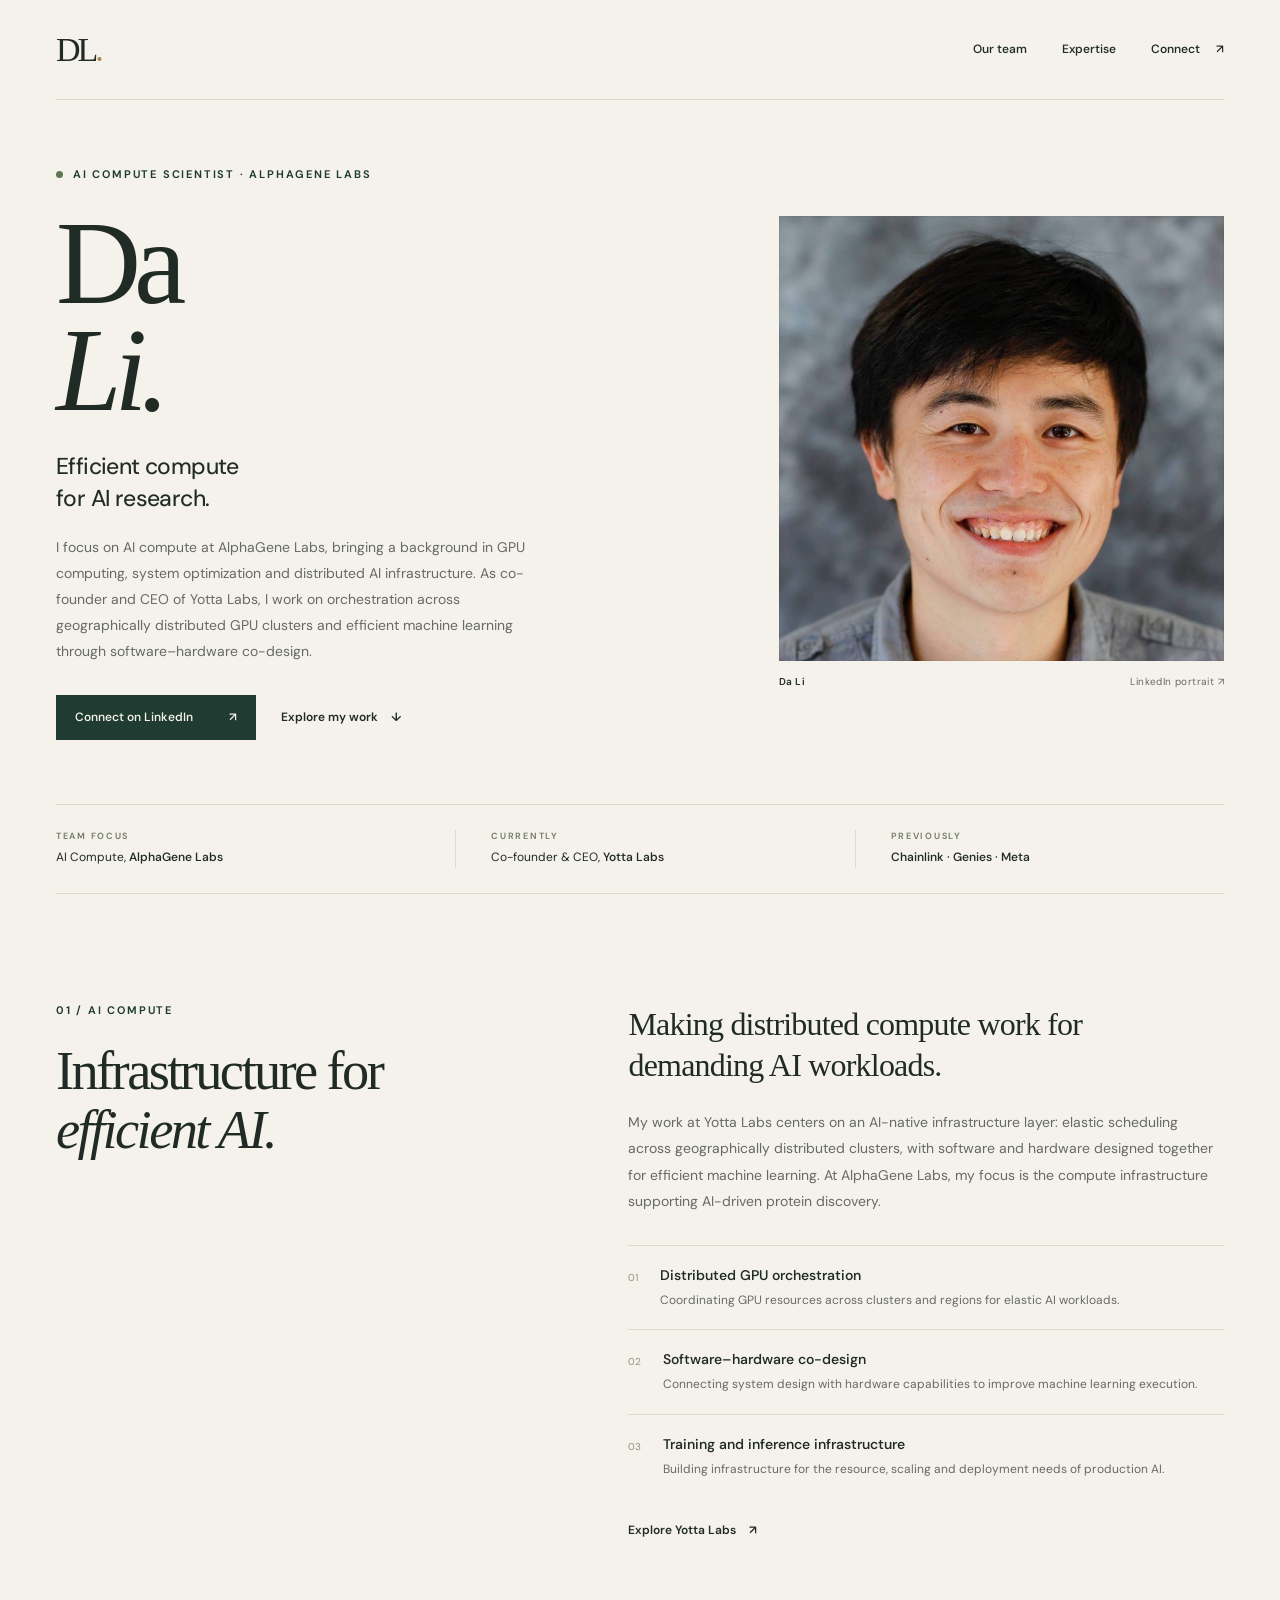
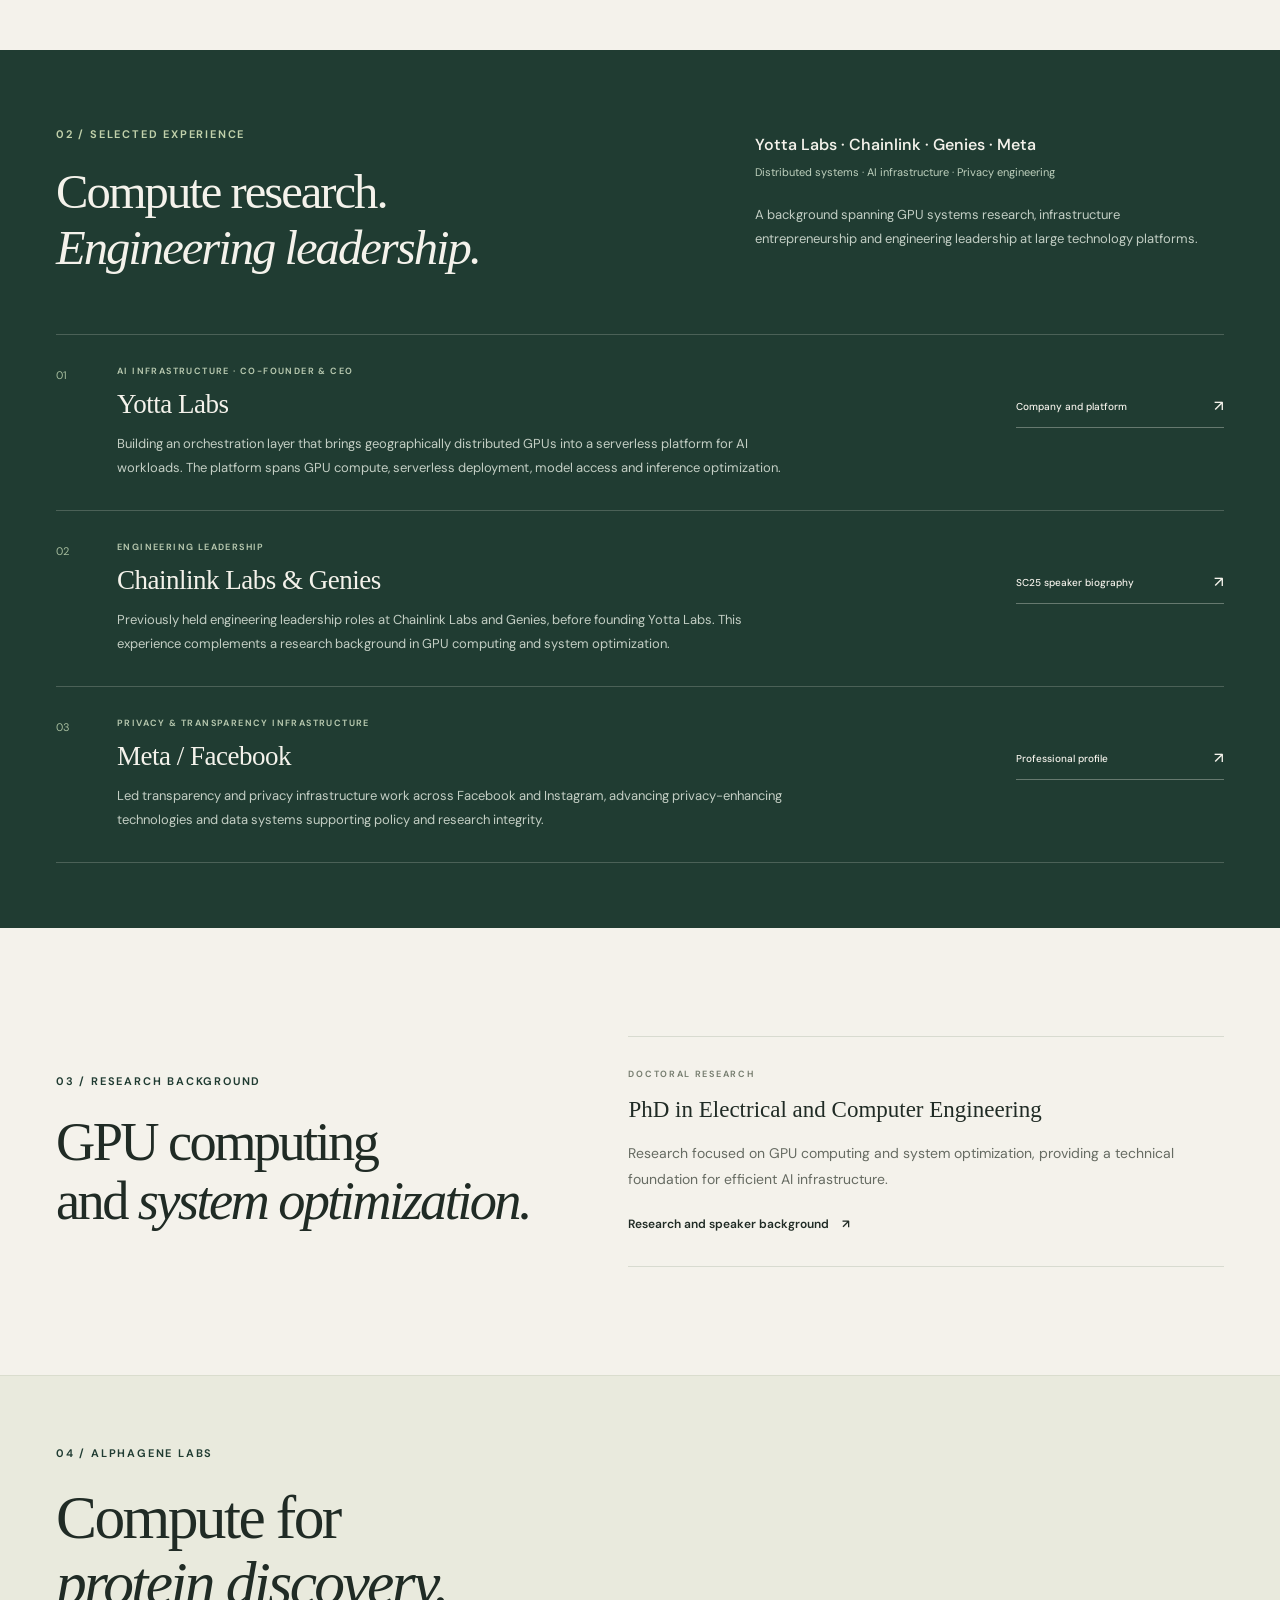
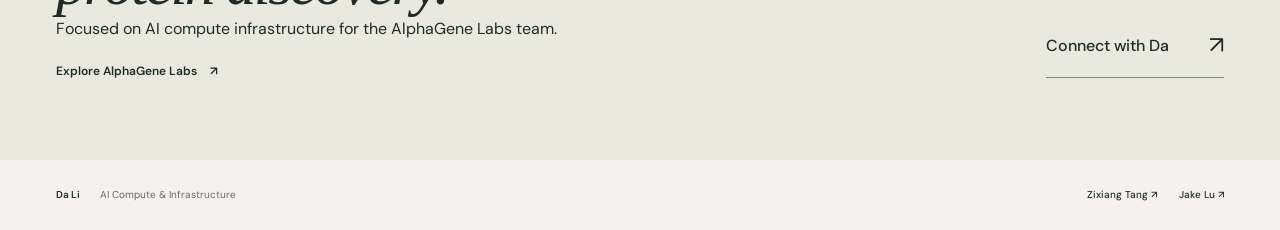
==== da-li/index.html @ 739ae89b "Add Da Li AI compute scientist profile with LinkedIn portrait" ====
<!doctype html>
<html lang="en">
<head>
  <meta charset="utf-8">
  <meta name="viewport" content="width=device-width, initial-scale=1">
  <meta name="theme-color" content="#f4f2eb">
  <meta name="description" content="Da Li, AI Compute Scientist at AlphaGene Labs and co-founder and CEO of Yotta Labs. GPU computing, distributed AI infrastructure and system optimization.">
  <meta property="og:type" content="profile">
  <meta property="og:title" content="Da Li — AI Compute & Infrastructure">
  <meta property="og:description" content="GPU computing, distributed infrastructure and efficient machine learning. AlphaGene Labs · Yotta Labs.">
  <meta property="og:url" content="https://tangzi12.github.io/zixiang-tang/da-li/">
  <meta property="og:image" content="https://tangzi12.github.io/zixiang-tang/assets/da-li-linkedin.jpg">
  <meta property="og:image:alt" content="Da Li's LinkedIn profile portrait">
  <meta name="twitter:card" content="summary_large_image">
  <link rel="canonical" href="https://tangzi12.github.io/zixiang-tang/da-li/">
  <link rel="icon" href="../favicon.svg" type="image/svg+xml">
  <link rel="stylesheet" href="../styles.css">
  <link rel="stylesheet" href="profile.css">
  <title>Da Li — AI Compute & Infrastructure</title>
</head>
<body>
  <a class="skip-link" href="#main">Skip to content</a>
  <header class="site-header shell">
    <a class="monogram" href="#top" aria-label="Da Li, back to top">DL<span class="monogram-dot">.</span></a>
    <nav aria-label="Main navigation"><a href="../">Our team</a><a href="#expertise">Expertise</a><a href="#contact" class="nav-contact">Connect <span aria-hidden="true">↗</span></a></nav>
  </header>
  <main id="main">
    <section class="hero shell" id="top" aria-labelledby="name">
      <div class="hero-copy">
        <p class="eyebrow"><span class="status-dot" aria-hidden="true"></span> AI Compute Scientist · AlphaGene Labs</p>
        <h1 id="name">Da<br><span>Li.</span></h1>
        <p class="hero-statement">Efficient compute<br>for AI research.</p>
        <p class="hero-bio">I focus on AI compute at AlphaGene Labs, bringing a background in GPU computing, system optimization and distributed AI infrastructure. As co-founder and CEO of Yotta Labs, I work on orchestration across geographically distributed GPU clusters and efficient machine learning through software–hardware co-design.</p>
        <div class="hero-actions"><a class="button" href="https://www.linkedin.com/in/danielbit/" target="_blank" rel="noopener noreferrer">Connect on LinkedIn <span aria-hidden="true">↗</span></a><a class="text-link" href="#expertise">Explore my work <span aria-hidden="true">↓</span></a></div>
      </div>
      <figure class="portrait profile-portrait">
        <div class="portrait-frame"><img src="../assets/da-li-linkedin.jpg" width="800" height="800" alt="Da Li's portrait from his LinkedIn profile" fetchpriority="high"></div>
        <figcaption><span>Da Li</span><a href="https://www.linkedin.com/in/danielbit/" target="_blank" rel="noopener noreferrer">LinkedIn portrait ↗</a></figcaption>
      </figure>
    </section>
    <div class="credentials shell" aria-label="Professional background">
      <div><span class="label">Team focus</span><p>AI Compute, <strong>AlphaGene Labs</strong></p></div>
      <div><span class="label">Currently</span><p>Co-founder &amp; CEO, <strong>Yotta Labs</strong></p></div>
      <div><span class="label">Previously</span><p><strong>Chainlink · Genies · Meta</strong></p></div>
    </div>

    <section class="company-section shell section-space" id="expertise" aria-labelledby="expertise-title">
      <div class="section-heading"><p class="eyebrow">01 / AI compute</p><h2 id="expertise-title">Infrastructure for<br><em>efficient AI.</em></h2></div>
      <div class="company-body">
        <p class="large-copy">Making distributed compute work for demanding AI workloads.</p>
        <p class="body-copy">My work at Yotta Labs centers on an AI-native infrastructure layer: elastic scheduling across geographically distributed clusters, with software and hardware designed together for efficient machine learning. At AlphaGene Labs, my focus is the compute infrastructure supporting AI-driven protein discovery.</p>
        <div class="focus-list" aria-label="Areas of compute expertise">
          <div class="focus-item"><span class="focus-number">01</span><div><h3>Distributed GPU orchestration</h3><p>Coordinating GPU resources across clusters and regions for elastic AI workloads.</p></div></div>
          <div class="focus-item"><span class="focus-number">02</span><div><h3>Software–hardware co-design</h3><p>Connecting system design with hardware capabilities to improve machine learning execution.</p></div></div>
          <div class="focus-item"><span class="focus-number">03</span><div><h3>Training and inference infrastructure</h3><p>Building infrastructure for the resource, scaling and deployment needs of production AI.</p></div></div>
        </div>
        <a class="text-link" href="https://www.yottalabs.ai/" target="_blank" rel="noopener noreferrer">Explore Yotta Labs <span aria-hidden="true">↗</span></a>
      </div>
    </section>

    <section class="experience-section" id="experience" aria-labelledby="experience-title">
      <div class="shell experience-inner">
        <div class="experience-intro">
          <div><p class="eyebrow">02 / Selected experience</p><h2 id="experience-title">Compute research.<br><em>Engineering leadership.</em></h2></div>
          <div class="experience-summary"><p class="experience-role">Yotta Labs · Chainlink · Genies · Meta</p><p class="role-detail">Distributed systems · AI infrastructure · Privacy engineering</p><p>A background spanning GPU systems research, infrastructure entrepreneurship and engineering leadership at large technology platforms.</p></div>
        </div>
        <div class="projects" aria-label="Selected professional experience">
          <article class="project-row"><span class="project-number">01</span><div class="project-main"><p class="project-category">AI infrastructure · Co-founder &amp; CEO</p><h3>Yotta Labs</h3><p>Building an orchestration layer that brings geographically distributed GPUs into a serverless platform for AI workloads. The platform spans GPU compute, serverless deployment, model access and inference optimization.</p></div><a class="project-source" href="https://www.yottalabs.ai/" target="_blank" rel="noopener noreferrer">Company and platform <span aria-hidden="true">↗</span></a></article>
          <article class="project-row"><span class="project-number">02</span><div class="project-main"><p class="project-category">Engineering leadership</p><h3>Chainlink Labs &amp; Genies</h3><p>Previously held engineering leadership roles at Chainlink Labs and Genies, before founding Yotta Labs. This experience complements a research background in GPU computing and system optimization.</p></div><a class="project-source" href="https://sc25.conference-program.com/presenter/?uid=616324" target="_blank" rel="noopener noreferrer">SC25 speaker biography <span aria-hidden="true">↗</span></a></article>
          <article class="project-row"><span class="project-number">03</span><div class="project-main"><p class="project-category">Privacy &amp; transparency infrastructure</p><h3>Meta / Facebook</h3><p>Led transparency and privacy infrastructure work across Facebook and Instagram, advancing privacy-enhancing technologies and data systems supporting policy and research integrity.</p></div><a class="project-source" href="https://www.linkedin.com/in/danielbit/" target="_blank" rel="noopener noreferrer">Professional profile <span aria-hidden="true">↗</span></a></article>
        </div>
      </div>
    </section>

    <section class="education-section shell section-space" aria-labelledby="research-title">
      <div class="section-heading"><p class="eyebrow">03 / Research background</p><h2 id="research-title">GPU computing<br>and <em>system optimization.</em></h2></div>
      <div class="research-body"><p class="label">Doctoral research</p><h3>PhD in Electrical and Computer Engineering</h3><p>Research focused on GPU computing and system optimization, providing a technical foundation for efficient AI infrastructure.</p><a class="text-link" href="https://sc25.conference-program.com/presenter/?uid=616324" target="_blank" rel="noopener noreferrer">Research and speaker background <span aria-hidden="true">↗</span></a></div>
    </section>

    <section class="contact-section" id="contact" aria-labelledby="contact-title"><div class="shell contact-inner"><div><p class="eyebrow">04 / AlphaGene Labs</p><h2 id="contact-title">Compute for<br><em>protein discovery.</em></h2><p>Focused on AI compute infrastructure for the AlphaGene Labs team.</p><a class="text-link company-link" href="https://alphagenelabs.com/" target="_blank" rel="noopener noreferrer">Explore AlphaGene Labs <span aria-hidden="true">↗</span></a></div><a class="contact-email" href="https://www.linkedin.com/in/danielbit/" target="_blank" rel="noopener noreferrer">Connect with Da <span aria-hidden="true">↗</span></a></div></section>
  </main>
  <footer class="shell site-footer"><p>Da Li <span>AI Compute &amp; Infrastructure</span></p><nav aria-label="Team profiles"><a href="../">Zixiang Tang ↗</a><a href="../jake-lu/">Jake Lu ↗</a></nav></footer>
</body>
</html>
---- styles.css ----
@import url('https://fonts.googleapis.com/css2?family=DM+Sans:wght@400;450;500;550;600;650;700&display=swap');

:root{--paper:#f4f2eb;--ink:#202b25;--green:#203c32;--muted:#666b62;--line:#d8dbd0;--serif:Georgia,'Times New Roman',serif;--sans:'DM Sans',-apple-system,BlinkMacSystemFont,'Segoe UI',sans-serif}
*{box-sizing:border-box}html{scroll-behavior:smooth;scroll-padding-top:28px}body{margin:0;background:var(--paper);color:var(--ink);font-family:var(--sans);font-size:16px;line-height:1.6;-webkit-font-smoothing:antialiased}a{color:inherit;text-underline-offset:5px}button,a{-webkit-tap-highlight-color:transparent}a:focus-visible{outline:2px solid #bb7043;outline-offset:7px}::selection{background:#d5dfb7;color:var(--ink)}h1,h2,h3,p,figure{margin:0}img{display:block;max-width:100%}h1,h2{font-family:var(--serif);font-weight:400}h2{font-size:clamp(40px,4.25vw,62px);line-height:1.08;letter-spacing:-2.6px}h2 em{font-weight:400}h3{font-weight:550}a{text-decoration:none}.shell{width:min(1200px,calc(100% - 112px));margin-inline:auto}.section-space{padding-block:108px}.eyebrow,.label,.project-category{font-size:11px;line-height:1.5;font-weight:650;letter-spacing:1.8px;text-transform:uppercase}.eyebrow{color:var(--green)}.skip-link{position:fixed;top:-80px;left:20px;background:var(--green);color:#fff;padding:12px 18px;z-index:20}.skip-link:focus{top:15px}.site-header{display:flex;align-items:center;justify-content:space-between;height:100px;border-bottom:1px solid var(--line)}.monogram{font-family:var(--serif);font-size:34px;letter-spacing:-3px;line-height:1}.monogram-dot{color:#a88454}.site-header nav{display:flex;align-items:center;gap:35px;font-size:12px;font-weight:550}.site-header nav a{transition:color .2s}.site-header nav a:hover{color:#8a643d}.nav-contact span{margin-left:13px}.hero{display:grid;grid-template-columns:minmax(0,1.27fr) minmax(0,1fr);gap:84px;align-items:center;padding-block:77px 73px}.hero .eyebrow{display:flex;gap:10px;align-items:center}.status-dot{width:7px;height:7px;background:#5c7750;border-radius:50%}.hero h1{font-size:clamp(86px,8.4vw,124px);line-height:.91;letter-spacing:-7px;margin:29px 0 28px}.hero h1 span{font-style:italic}.hero-statement{font-size:23px;font-weight:450;line-height:1.4;letter-spacing:-.6px}.hero-bio{max-width:490px;color:var(--muted);font-size:14px;line-height:1.85;margin-top:21px}.hero-actions{display:flex;gap:25px;align-items:center;flex-wrap:wrap;margin-top:30px}.button{background:var(--green);color:var(--paper);padding:13px 19px;display:inline-flex;gap:36px;align-items:center;font-size:12px;font-weight:550;transition:background .2s,transform .2s}.button:hover{background:#385647;transform:translateY(-2px)}.text-link{font-size:12px;font-weight:600;display:inline-flex;gap:13px;align-items:center}.text-link:hover{text-decoration:underline}.portrait{align-self:center;width:100%;max-width:445px;justify-self:end;margin-top:8px}.portrait-frame{background:#e5e3db;position:relative;aspect-ratio:4/5;overflow:hidden}.portrait-frame:after{content:'';position:absolute;inset:0;border:1px solid #203c3210;pointer-events:none}.portrait img{height:100%;width:100%;object-fit:cover;object-position:50% 38%;filter:saturate(.88)}.portrait figcaption{display:flex;justify-content:space-between;margin-top:13px;font-size:10px;letter-spacing:.4px;color:var(--muted)}.portrait figcaption span:first-child{color:var(--ink);font-weight:600}.credentials{display:grid;grid-template-columns:1fr 1fr 1fr;border-top:1px solid var(--line);border-bottom:1px solid var(--line);padding-block:25px;gap:30px}.credentials>div+div{border-left:1px solid var(--line);padding-left:35px}.label{color:#777e70;font-size:9px;letter-spacing:1.7px;display:block;margin-bottom:5px}.credentials p{font-size:12px;font-weight:400}.credentials strong{font-weight:550}.company-section{display:grid;grid-template-columns:1fr 1.25fr;gap:96px}.section-heading .eyebrow{margin-bottom:24px}.company-body{padding-top:2px}.large-copy{font-family:var(--serif);font-size:32px;line-height:1.3;letter-spacing:-.8px;max-width:550px}.body-copy{font-size:14px;line-height:1.9;color:var(--muted);margin-top:22px}.focus-list{margin-top:30px}.focus-item{display:flex;gap:22px;padding-block:19px;border-top:1px solid var(--line)}.focus-number{font-size:10px;padding-top:5px;color:#8e937f;font-variant-numeric:tabular-nums}.focus-item h3{font-size:14px;line-height:1.5}.focus-item p{color:var(--muted);font-size:12px;line-height:1.7;margin-top:4px}.company-body>.text-link{margin-top:23px}.experience-section{background:var(--green);color:var(--paper)}.experience-inner{padding-block:88px 74px}.experience-section .eyebrow{color:#c1d1ab}.experience-intro{display:grid;grid-template-columns:1.3fr 1fr;gap:90px;margin-bottom:58px}.experience-intro h2{font-size:clamp(38px,3.8vw,54px);letter-spacing:-2px;line-height:1.14;margin-top:23px}.experience-summary{padding-top:6px}.experience-role{font-size:16px;font-weight:550}.role-detail{font-size:11px;color:#bed0bd;margin-top:7px}.experience-summary>p:last-child{font-size:13px;line-height:1.85;color:#c2cec4;margin-top:21px}.projects{border-top:1px solid #f4f2eb33}.project-row{display:grid;grid-template-columns:36px minmax(0,1fr) 208px;gap:25px;border-bottom:1px solid #f4f2eb33;padding-block:30px;align-items:start}.project-number{font-size:11px;color:#a5bc9d;padding-top:2px;font-variant-numeric:tabular-nums}.project-category{color:#b6c7ae;font-size:9px;letter-spacing:1.4px;margin-bottom:9px}.project-main h3{font-family:var(--serif);font-size:27px;line-height:1.2;letter-spacing:-.5px;font-weight:400}.project-main>p:last-child{max-width:690px;font-size:12px;line-height:1.85;color:#c3cec4;margin-top:12px}.project-source{font-size:10px;line-height:1.7;display:flex;align-items:center;justify-content:space-between;gap:14px;margin-top:29px;padding-bottom:7px;border-bottom:1px solid #f4f2eb55;font-weight:500}.project-source:hover{color:#cfe0b7;border-bottom-color:#cfe0b7}.project-source span{font-size:15px}.reference-note{max-width:770px;font-size:10px;line-height:1.8;color:#b4c6b8;margin-top:24px}.education-section{display:grid;grid-template-columns:1fr 1.25fr;gap:96px;align-items:center}.education-body{display:flex;gap:25px;align-items:center;border-top:1px solid var(--line);border-bottom:1px solid var(--line);padding-block:32px}.education-mark{display:grid;place-items:center;width:58px;height:66px;border:1px solid #aaaea0;font-family:var(--serif);font-style:italic;font-size:41px;color:#4d604c}.education-body h3{font-size:17px;line-height:1.4;letter-spacing:-.3px}.education-body p{font-size:12px;color:var(--muted);margin-top:6px}.contact-section{background:#e9eadd;border-top:1px solid #daddce}.contact-inner{display:flex;justify-content:space-between;align-items:flex-end;gap:50px;padding-block:69px 77px}.contact-inner h2{font-size:clamp(45px,4.8vw,68px);margin-top:22px}.contact-inner p:last-child{font-size:13px;color:var(--muted);line-height:1.8;margin-top:24px}.contact-email{display:flex;align-items:center;gap:40px;border-bottom:1px solid #7b8a70;padding-bottom:12px;font-size:16px;font-weight:500;white-space:nowrap;margin-bottom:5px}.contact-email span{font-size:24px;font-weight:400}.contact-email:hover{color:#637a43}.site-footer{display:flex;justify-content:space-between;align-items:center;gap:20px;padding-block:27px;font-size:10px}.site-footer p{font-weight:600}.site-footer p span{font-weight:400;color:var(--muted);margin-left:18px}.site-footer a{font-weight:500}.site-footer a span{margin-left:15px}

@media(min-width:1600px){.hero{padding-block:90px}.hero h1{font-size:132px}.hero-bio{font-size:15px}}
@media(max-width:1100px){.shell{width:calc(100% - 80px)}.hero{gap:50px;padding-block:66px}.hero h1{font-size:100px;letter-spacing:-6px}.hero-statement{font-size:20px}.hero-actions{gap:18px}.text-link{font-size:11px}.hero-bio{font-size:13px}.company-section,.education-section{gap:65px;grid-template-columns:1fr 1.3fr}.experience-intro{gap:55px;grid-template-columns:1.15fr 1fr}.project-row{grid-template-columns:25px minmax(0,1fr) 170px;gap:20px}.credentials>div+div{padding-left:20px}.credentials{gap:20px}.credentials p{font-size:11px}.contact-email{font-size:14px;gap:22px}}
@media(max-width:800px){.shell{width:calc(100% - 48px)}.site-header{height:80px}.site-header nav{gap:23px;font-size:11px}.hero{gap:35px;grid-template-columns:1.1fr 1fr;padding-block:48px}.hero h1{font-size:81px;letter-spacing:-5px;margin-top:24px}.hero .eyebrow{font-size:9px;letter-spacing:1.2px}.hero-statement{font-size:18px}.hero-bio{font-size:12px;line-height:1.8}.hero-actions{margin-top:24px;gap:18px}.button{font-size:11px;padding:11px 15px;gap:20px}.hero-actions>.text-link{font-size:10px}.portrait figcaption{font-size:8px;letter-spacing:0}.credentials{gap:12px;padding-block:20px}.credentials>div+div{padding-left:14px}.credentials p{font-size:10px}.label{font-size:8px}.section-space{padding-block:75px}.company-section,.education-section{gap:45px;grid-template-columns:1fr 1.2fr}h2{font-size:43px;letter-spacing:-2px}.large-copy{font-size:26px}.body-copy{font-size:13px}.focus-item{gap:15px}.focus-item h3{font-size:13px}.focus-item p{font-size:11px}.experience-inner{padding-block:68px 55px}.experience-intro{grid-template-columns:1fr;gap:28px;margin-bottom:38px}.experience-intro h2{font-size:43px}.experience-summary{max-width:580px}.experience-summary>p:last-child{margin-top:15px}.project-row{grid-template-columns:23px minmax(0,1fr);gap:18px;padding-block:26px}.project-source{grid-column:2;max-width:225px;margin-top:0}.project-main h3{font-size:25px}.project-category{font-size:8px}.project-main>p:last-child{font-size:12px}.education-body{gap:17px}.education-body h3{font-size:15px}.education-mark{flex-shrink:0;width:44px;height:52px;font-size:33px}.contact-inner{display:block;padding-block:58px}.contact-inner h2{font-size:54px}.contact-email{width:fit-content;margin-top:34px;font-size:16px;gap:30px}.site-footer{font-size:9px}.site-footer p span{margin-left:12px}}
@media(max-width:600px){.shell{width:calc(100% - 40px)}.site-header{height:73px}.monogram{font-size:30px}.site-header nav{gap:21px;font-size:10px}.site-header nav>a:first-child{display:none}.nav-contact span{margin-left:5px}.hero{display:flex;flex-direction:column;gap:35px;align-items:stretch;padding-block:39px 32px}.hero h1{font-size:100px;letter-spacing:-6px;margin:25px 0 23px;line-height:.88}.hero .eyebrow{font-size:9px}.hero-statement{font-size:22px;line-height:1.4}.hero-bio{font-size:13px;max-width:440px;line-height:1.8;margin-top:20px}.hero-actions{gap:22px;margin-top:25px}.button{padding:13px 17px;gap:27px;font-size:11px}.hero-actions>.text-link{font-size:10px}.portrait{max-width:none;margin-top:0;align-self:stretch}.portrait-frame{aspect-ratio:4/4.4}.portrait img{object-position:center 34%}.portrait figcaption{font-size:9px;margin-top:11px}.credentials{grid-template-columns:1fr;gap:0;padding:7px 0}.credentials>div,.credentials>div+div{padding:13px 0;border-left:0;display:flex;gap:15px;align-items:baseline}.credentials>div+div{border-top:1px solid var(--line)}.label{width:72px;flex-shrink:0;font-size:8px;margin:0}.credentials p{font-size:11px}.section-space{padding-block:56px}.company-section,.education-section{grid-template-columns:1fr;gap:29px}.section-heading .eyebrow{margin-bottom:18px}h2{font-size:44px;letter-spacing:-2px}.company-body{padding:0}.large-copy{font-size:30px;line-height:1.3}.body-copy{font-size:13px;margin-top:18px}.focus-list{margin-top:26px}.focus-item{padding-block:17px;gap:18px}.focus-item h3{font-size:14px}.focus-item p{font-size:12px}.company-body>.text-link{font-size:12px;margin-top:20px}.experience-inner{padding-block:51px 43px}.experience-intro{gap:27px;margin-bottom:34px}.experience-intro h2{font-size:39px;line-height:1.13;letter-spacing:-1.8px;margin-top:19px}.experience-role{font-size:15px}.role-detail{font-size:10px;line-height:1.6}.experience-summary>p:last-child{font-size:12px;line-height:1.85}.project-row{gap:14px;grid-template-columns:20px minmax(0,1fr);padding-block:24px}.project-main h3{font-size:25px;line-height:1.2}.project-main>p:last-child{font-size:12px;line-height:1.8;margin-top:11px}.project-source{font-size:10px;max-width:225px}.reference-note{font-size:9px;line-height:1.8;margin-top:21px}.education-section{gap:27px}.education-body{padding-block:25px;gap:21px}.education-body h3{font-size:17px}.education-body p{font-size:12px}.education-mark{width:48px;height:57px;font-size:35px}.contact-inner{padding-block:49px 51px}.contact-inner h2{font-size:54px;letter-spacing:-2.7px;margin-top:20px}.contact-inner p:last-child{font-size:12px;margin-top:22px}.contact-email{font-size:14px;gap:30px;margin-top:30px}.contact-email span{font-size:21px}.site-footer{padding-block:23px;font-size:9px}.site-footer p span{display:block;margin-left:0;margin-top:3px;font-size:8px}.site-footer a span{margin-left:8px}}
@media(prefers-reduced-motion:reduce){html{scroll-behavior:auto}*{transition:none!important;animation:none!important}}
@media print{body{background:white;color:#202b25;font-size:11px}.shell{width:100%;max-width:none}.site-header nav,.hero-actions,.contact-section,.site-footer,.skip-link{display:none}.site-header{height:45px}.hero{grid-template-columns:1.6fr 1fr;gap:30px;padding-block:27px}.hero h1{font-size:64px;margin-block:17px;letter-spacing:-4px}.hero-statement{font-size:17px}.hero-bio{font-size:11px}.portrait{max-width:200px}.credentials{padding-block:14px}.section-space{padding-block:30px}.company-section,.education-section{gap:35px}.large-copy{font-size:23px}.body-copy{font-size:11px;line-height:1.6}.focus-list{margin-top:15px}.focus-item{padding-block:10px}.focus-item h3{font-size:12px}.focus-item p{font-size:10px}.experience-section{background:white;color:var(--ink);border-block:1px solid var(--line)}.experience-inner{padding-block:30px}.experience-intro{gap:35px;margin-bottom:20px}.experience-intro h2{font-size:34px}.experience-section .eyebrow,.project-category,.project-number{color:#50634a}.experience-summary>p:last-child,.project-main>p:last-child,.role-detail,.reference-note{color:#51594d}.projects,.project-row{border-color:var(--line)}.project-row{padding-block:15px;break-inside:avoid;grid-template-columns:20px 1fr 160px;gap:15px}.project-main h3{font-size:20px}.project-main>p:last-child{font-size:10px;line-height:1.6}.project-source{font-size:8px;margin-top:24px;border-color:var(--line)}.reference-note{font-size:8px}.education-section{padding-block:25px}h2{font-size:34px}.education-body{padding-block:20px}}
---- da-li/profile.css ----
.hero{grid-template-columns:minmax(0,1.2fr) minmax(0,1fr);gap:86px;padding-block:66px 64px}.hero h1{font-size:clamp(95px,9.2vw,132px);margin-block:27px 26px}.profile-portrait{margin-top:0}.profile-portrait .portrait-frame{aspect-ratio:1/1}.profile-portrait img{object-fit:contain;object-position:center;filter:none}.portrait figcaption a:hover{text-decoration:underline}.research-body{border-top:1px solid var(--line);border-bottom:1px solid var(--line);padding-block:31px}.research-body h3{font-size:23px;line-height:1.4;margin-top:12px;font-family:var(--serif);font-weight:400}.research-body>p:not(.label){font-size:14px;color:var(--muted);line-height:1.85;margin-top:15px}.research-body .text-link{margin-top:22px}.company-link{margin-top:20px}.site-footer nav{display:flex;flex-wrap:wrap;gap:22px}.site-footer nav a:hover{text-decoration:underline}.experience-inner{padding-block:76px 65px}.project-main>p:last-child{font-size:13px}
@media(max-width:1100px){.hero{gap:48px}.hero h1{font-size:112px}}
@media(max-width:800px){.hero{gap:30px;padding-block:48px}.hero h1{font-size:101px}.research-body h3{font-size:21px}.research-body>p:not(.label){font-size:13px}.experience-inner{padding-block:61px 48px}}
@media(max-width:600px){.hero{gap:33px;padding-block:38px 30px}.hero h1{font-size:105px;margin-block:25px 24px}.hero .eyebrow{font-size:8px;letter-spacing:1px}.hero-statement{font-size:22px}.hero-bio{font-size:13px}.experience-inner{padding-block:48px 40px}.project-main>p:last-child{font-size:12px}.research-body{padding-block:26px}.research-body h3{font-size:23px}.site-footer nav{gap:13px}.contact-inner h2{font-size:49px}}
@media print{.research-body{padding-block:20px}.research-body h3{font-size:17px}.research-body>p:not(.label){font-size:10px}.hero h1{font-size:70px}}
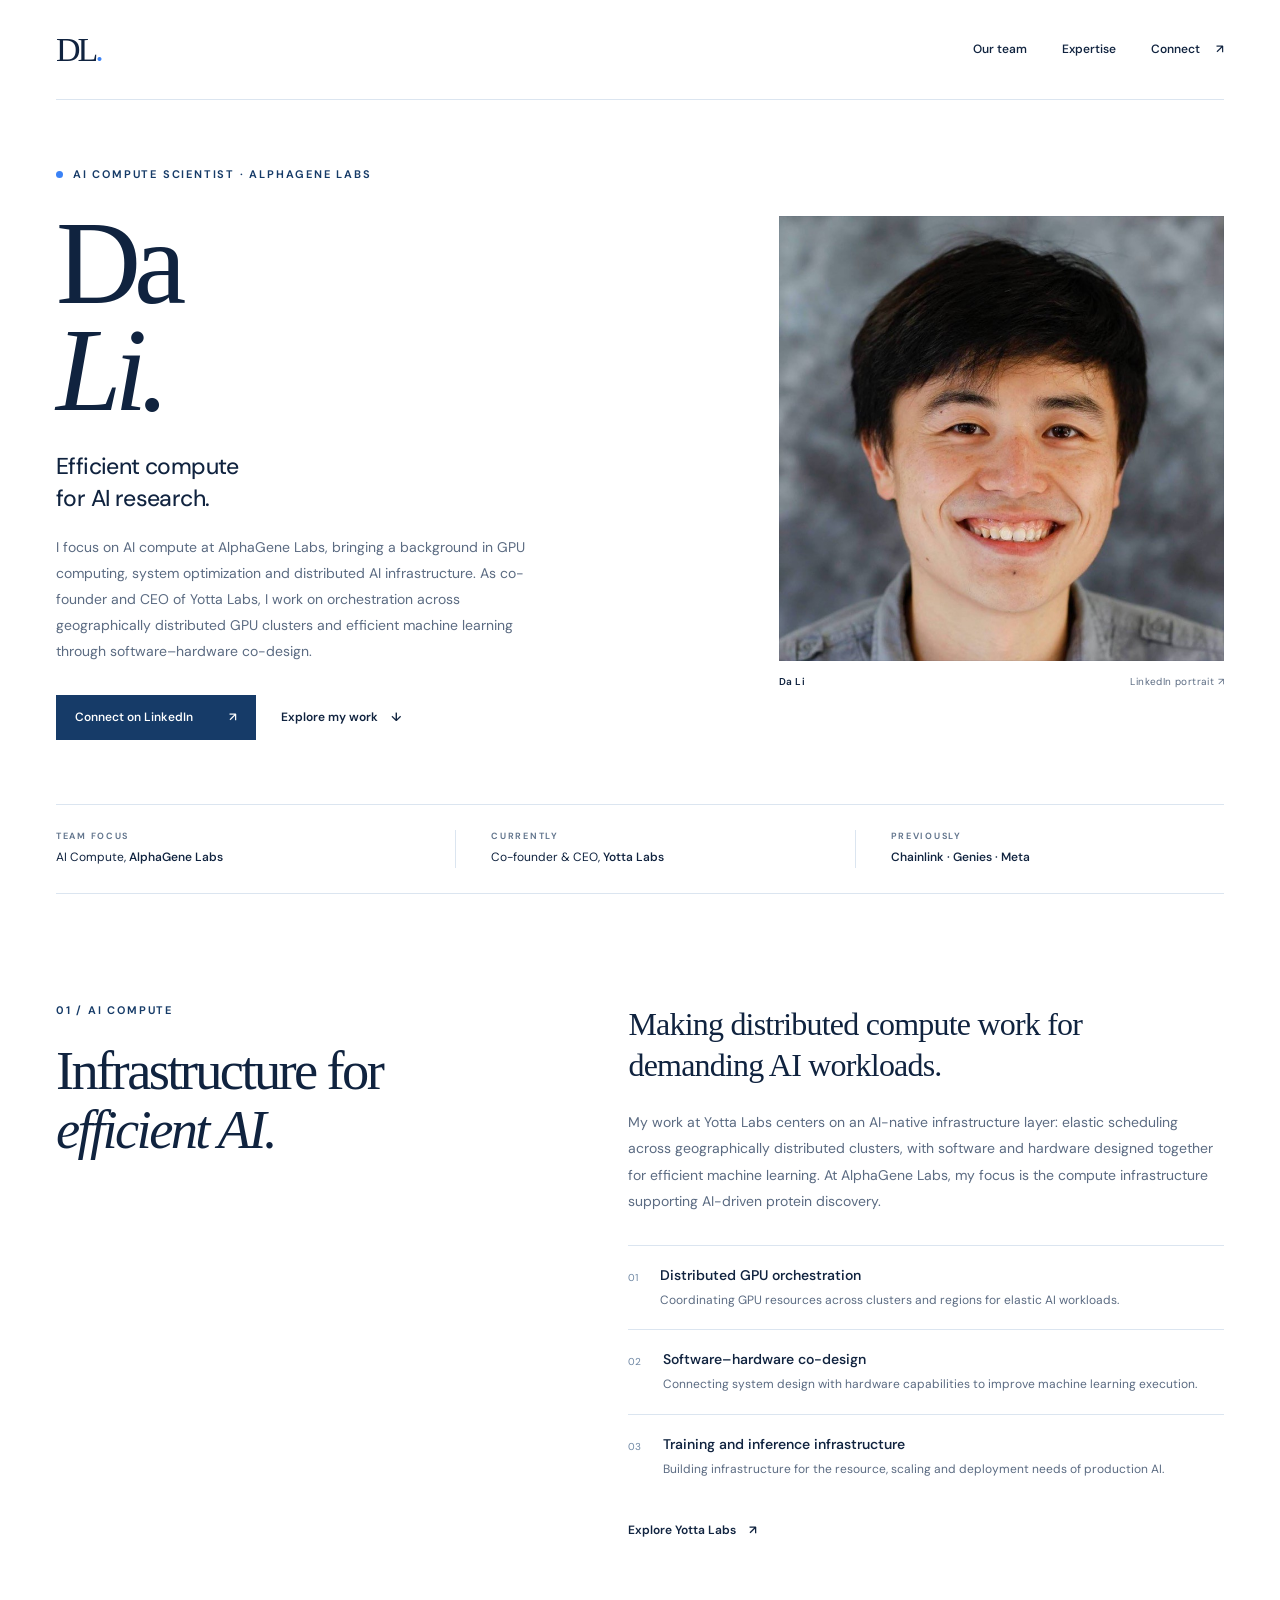
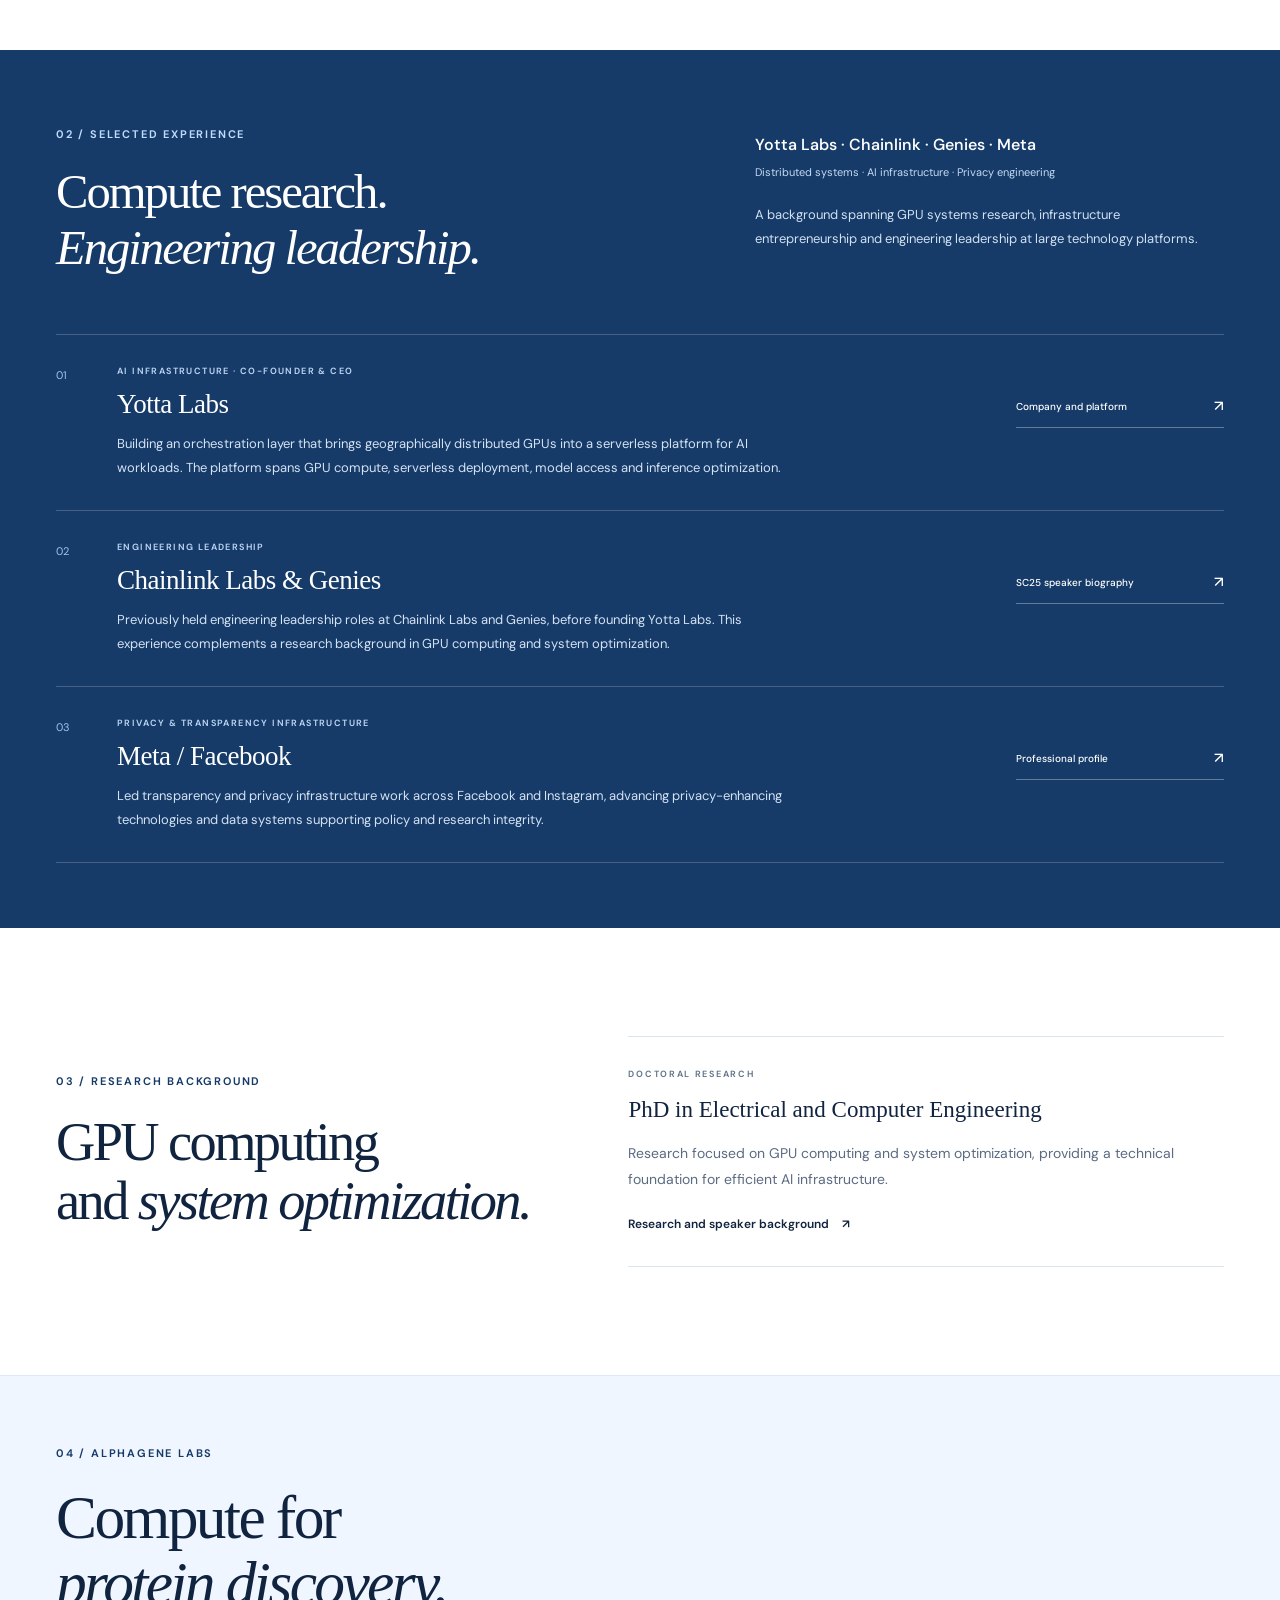
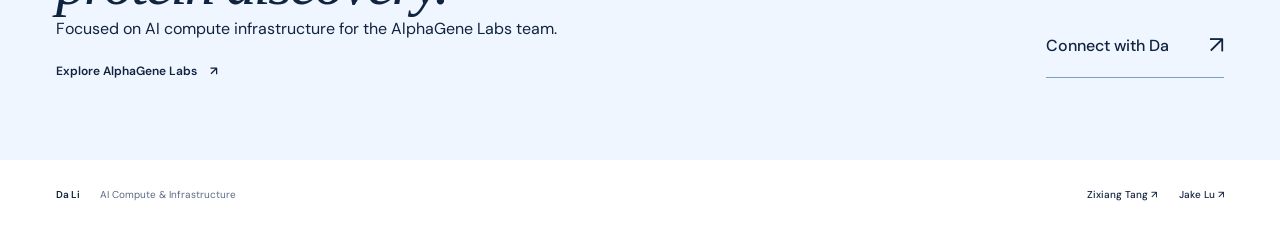
==== commit b63beeec: "Refresh all team profiles with a blue and white palette" ====
--- a/da-li/index.html
+++ b/da-li/index.html
@@ -3,7 +3,7 @@
 <head>
   <meta charset="utf-8">
   <meta name="viewport" content="width=device-width, initial-scale=1">
-  <meta name="theme-color" content="#f4f2eb">
+  <meta name="theme-color" content="#ffffff">
   <meta name="description" content="Da Li, AI Compute Scientist at AlphaGene Labs and co-founder and CEO of Yotta Labs. GPU computing, distributed AI infrastructure and system optimization.">
   <meta property="og:type" content="profile">
   <meta property="og:title" content="Da Li — AI Compute & Infrastructure">
@@ -14,8 +14,8 @@
   <meta name="twitter:card" content="summary_large_image">
   <link rel="canonical" href="https://tangzi12.github.io/zixiang-tang/da-li/">
   <link rel="icon" href="../favicon.svg" type="image/svg+xml">
-  <link rel="stylesheet" href="../styles.css">
-  <link rel="stylesheet" href="profile.css">
+  <link rel="stylesheet" href="../styles.css?v=bluewhite">
+  <link rel="stylesheet" href="profile.css?v=bluewhite">
   <title>Da Li — AI Compute & Infrastructure</title>
 </head>
 <body>
--- a/styles.css
+++ b/styles.css
@@ -1,11 +1,11 @@
 @import url('https://fonts.googleapis.com/css2?family=DM+Sans:wght@400;450;500;550;600;650;700&display=swap');
 
-:root{--paper:#f4f2eb;--ink:#202b25;--green:#203c32;--muted:#666b62;--line:#d8dbd0;--serif:Georgia,'Times New Roman',serif;--sans:'DM Sans',-apple-system,BlinkMacSystemFont,'Segoe UI',sans-serif}
-*{box-sizing:border-box}html{scroll-behavior:smooth;scroll-padding-top:28px}body{margin:0;background:var(--paper);color:var(--ink);font-family:var(--sans);font-size:16px;line-height:1.6;-webkit-font-smoothing:antialiased}a{color:inherit;text-underline-offset:5px}button,a{-webkit-tap-highlight-color:transparent}a:focus-visible{outline:2px solid #bb7043;outline-offset:7px}::selection{background:#d5dfb7;color:var(--ink)}h1,h2,h3,p,figure{margin:0}img{display:block;max-width:100%}h1,h2{font-family:var(--serif);font-weight:400}h2{font-size:clamp(40px,4.25vw,62px);line-height:1.08;letter-spacing:-2.6px}h2 em{font-weight:400}h3{font-weight:550}a{text-decoration:none}.shell{width:min(1200px,calc(100% - 112px));margin-inline:auto}.section-space{padding-block:108px}.eyebrow,.label,.project-category{font-size:11px;line-height:1.5;font-weight:650;letter-spacing:1.8px;text-transform:uppercase}.eyebrow{color:var(--green)}.skip-link{position:fixed;top:-80px;left:20px;background:var(--green);color:#fff;padding:12px 18px;z-index:20}.skip-link:focus{top:15px}.site-header{display:flex;align-items:center;justify-content:space-between;height:100px;border-bottom:1px solid var(--line)}.monogram{font-family:var(--serif);font-size:34px;letter-spacing:-3px;line-height:1}.monogram-dot{color:#a88454}.site-header nav{display:flex;align-items:center;gap:35px;font-size:12px;font-weight:550}.site-header nav a{transition:color .2s}.site-header nav a:hover{color:#8a643d}.nav-contact span{margin-left:13px}.hero{display:grid;grid-template-columns:minmax(0,1.27fr) minmax(0,1fr);gap:84px;align-items:center;padding-block:77px 73px}.hero .eyebrow{display:flex;gap:10px;align-items:center}.status-dot{width:7px;height:7px;background:#5c7750;border-radius:50%}.hero h1{font-size:clamp(86px,8.4vw,124px);line-height:.91;letter-spacing:-7px;margin:29px 0 28px}.hero h1 span{font-style:italic}.hero-statement{font-size:23px;font-weight:450;line-height:1.4;letter-spacing:-.6px}.hero-bio{max-width:490px;color:var(--muted);font-size:14px;line-height:1.85;margin-top:21px}.hero-actions{display:flex;gap:25px;align-items:center;flex-wrap:wrap;margin-top:30px}.button{background:var(--green);color:var(--paper);padding:13px 19px;display:inline-flex;gap:36px;align-items:center;font-size:12px;font-weight:550;transition:background .2s,transform .2s}.button:hover{background:#385647;transform:translateY(-2px)}.text-link{font-size:12px;font-weight:600;display:inline-flex;gap:13px;align-items:center}.text-link:hover{text-decoration:underline}.portrait{align-self:center;width:100%;max-width:445px;justify-self:end;margin-top:8px}.portrait-frame{background:#e5e3db;position:relative;aspect-ratio:4/5;overflow:hidden}.portrait-frame:after{content:'';position:absolute;inset:0;border:1px solid #203c3210;pointer-events:none}.portrait img{height:100%;width:100%;object-fit:cover;object-position:50% 38%;filter:saturate(.88)}.portrait figcaption{display:flex;justify-content:space-between;margin-top:13px;font-size:10px;letter-spacing:.4px;color:var(--muted)}.portrait figcaption span:first-child{color:var(--ink);font-weight:600}.credentials{display:grid;grid-template-columns:1fr 1fr 1fr;border-top:1px solid var(--line);border-bottom:1px solid var(--line);padding-block:25px;gap:30px}.credentials>div+div{border-left:1px solid var(--line);padding-left:35px}.label{color:#777e70;font-size:9px;letter-spacing:1.7px;display:block;margin-bottom:5px}.credentials p{font-size:12px;font-weight:400}.credentials strong{font-weight:550}.company-section{display:grid;grid-template-columns:1fr 1.25fr;gap:96px}.section-heading .eyebrow{margin-bottom:24px}.company-body{padding-top:2px}.large-copy{font-family:var(--serif);font-size:32px;line-height:1.3;letter-spacing:-.8px;max-width:550px}.body-copy{font-size:14px;line-height:1.9;color:var(--muted);margin-top:22px}.focus-list{margin-top:30px}.focus-item{display:flex;gap:22px;padding-block:19px;border-top:1px solid var(--line)}.focus-number{font-size:10px;padding-top:5px;color:#8e937f;font-variant-numeric:tabular-nums}.focus-item h3{font-size:14px;line-height:1.5}.focus-item p{color:var(--muted);font-size:12px;line-height:1.7;margin-top:4px}.company-body>.text-link{margin-top:23px}.experience-section{background:var(--green);color:var(--paper)}.experience-inner{padding-block:88px 74px}.experience-section .eyebrow{color:#c1d1ab}.experience-intro{display:grid;grid-template-columns:1.3fr 1fr;gap:90px;margin-bottom:58px}.experience-intro h2{font-size:clamp(38px,3.8vw,54px);letter-spacing:-2px;line-height:1.14;margin-top:23px}.experience-summary{padding-top:6px}.experience-role{font-size:16px;font-weight:550}.role-detail{font-size:11px;color:#bed0bd;margin-top:7px}.experience-summary>p:last-child{font-size:13px;line-height:1.85;color:#c2cec4;margin-top:21px}.projects{border-top:1px solid #f4f2eb33}.project-row{display:grid;grid-template-columns:36px minmax(0,1fr) 208px;gap:25px;border-bottom:1px solid #f4f2eb33;padding-block:30px;align-items:start}.project-number{font-size:11px;color:#a5bc9d;padding-top:2px;font-variant-numeric:tabular-nums}.project-category{color:#b6c7ae;font-size:9px;letter-spacing:1.4px;margin-bottom:9px}.project-main h3{font-family:var(--serif);font-size:27px;line-height:1.2;letter-spacing:-.5px;font-weight:400}.project-main>p:last-child{max-width:690px;font-size:12px;line-height:1.85;color:#c3cec4;margin-top:12px}.project-source{font-size:10px;line-height:1.7;display:flex;align-items:center;justify-content:space-between;gap:14px;margin-top:29px;padding-bottom:7px;border-bottom:1px solid #f4f2eb55;font-weight:500}.project-source:hover{color:#cfe0b7;border-bottom-color:#cfe0b7}.project-source span{font-size:15px}.reference-note{max-width:770px;font-size:10px;line-height:1.8;color:#b4c6b8;margin-top:24px}.education-section{display:grid;grid-template-columns:1fr 1.25fr;gap:96px;align-items:center}.education-body{display:flex;gap:25px;align-items:center;border-top:1px solid var(--line);border-bottom:1px solid var(--line);padding-block:32px}.education-mark{display:grid;place-items:center;width:58px;height:66px;border:1px solid #aaaea0;font-family:var(--serif);font-style:italic;font-size:41px;color:#4d604c}.education-body h3{font-size:17px;line-height:1.4;letter-spacing:-.3px}.education-body p{font-size:12px;color:var(--muted);margin-top:6px}.contact-section{background:#e9eadd;border-top:1px solid #daddce}.contact-inner{display:flex;justify-content:space-between;align-items:flex-end;gap:50px;padding-block:69px 77px}.contact-inner h2{font-size:clamp(45px,4.8vw,68px);margin-top:22px}.contact-inner p:last-child{font-size:13px;color:var(--muted);line-height:1.8;margin-top:24px}.contact-email{display:flex;align-items:center;gap:40px;border-bottom:1px solid #7b8a70;padding-bottom:12px;font-size:16px;font-weight:500;white-space:nowrap;margin-bottom:5px}.contact-email span{font-size:24px;font-weight:400}.contact-email:hover{color:#637a43}.site-footer{display:flex;justify-content:space-between;align-items:center;gap:20px;padding-block:27px;font-size:10px}.site-footer p{font-weight:600}.site-footer p span{font-weight:400;color:var(--muted);margin-left:18px}.site-footer a{font-weight:500}.site-footer a span{margin-left:15px}
+:root{--paper:#ffffff;--ink:#10233f;--green:#163b68;--muted:#5b6b82;--line:#dbe5f0;--serif:Georgia,'Times New Roman',serif;--sans:'DM Sans',-apple-system,BlinkMacSystemFont,'Segoe UI',sans-serif}
+*{box-sizing:border-box}html{scroll-behavior:smooth;scroll-padding-top:28px}body{margin:0;background:var(--paper);color:var(--ink);font-family:var(--sans);font-size:16px;line-height:1.6;-webkit-font-smoothing:antialiased}a{color:inherit;text-underline-offset:5px}button,a{-webkit-tap-highlight-color:transparent}a:focus-visible{outline:2px solid #2563eb;outline-offset:7px}::selection{background:#dbeafe;color:var(--ink)}h1,h2,h3,p,figure{margin:0}img{display:block;max-width:100%}h1,h2{font-family:var(--serif);font-weight:400}h2{font-size:clamp(40px,4.25vw,62px);line-height:1.08;letter-spacing:-2.6px}h2 em{font-weight:400}h3{font-weight:550}a{text-decoration:none}.shell{width:min(1200px,calc(100% - 112px));margin-inline:auto}.section-space{padding-block:108px}.eyebrow,.label,.project-category{font-size:11px;line-height:1.5;font-weight:650;letter-spacing:1.8px;text-transform:uppercase}.eyebrow{color:var(--green)}.skip-link{position:fixed;top:-80px;left:20px;background:var(--green);color:#fff;padding:12px 18px;z-index:20}.skip-link:focus{top:15px}.site-header{display:flex;align-items:center;justify-content:space-between;height:100px;border-bottom:1px solid var(--line)}.monogram{font-family:var(--serif);font-size:34px;letter-spacing:-3px;line-height:1}.monogram-dot{color:#3b82f6}.site-header nav{display:flex;align-items:center;gap:35px;font-size:12px;font-weight:550}.site-header nav a{transition:color .2s}.site-header nav a:hover{color:#2563eb}.nav-contact span{margin-left:13px}.hero{display:grid;grid-template-columns:minmax(0,1.27fr) minmax(0,1fr);gap:84px;align-items:center;padding-block:77px 73px}.hero .eyebrow{display:flex;gap:10px;align-items:center}.status-dot{width:7px;height:7px;background:#3b82f6;border-radius:50%}.hero h1{font-size:clamp(86px,8.4vw,124px);line-height:.91;letter-spacing:-7px;margin:29px 0 28px}.hero h1 span{font-style:italic}.hero-statement{font-size:23px;font-weight:450;line-height:1.4;letter-spacing:-.6px}.hero-bio{max-width:490px;color:var(--muted);font-size:14px;line-height:1.85;margin-top:21px}.hero-actions{display:flex;gap:25px;align-items:center;flex-wrap:wrap;margin-top:30px}.button{background:var(--green);color:var(--paper);padding:13px 19px;display:inline-flex;gap:36px;align-items:center;font-size:12px;font-weight:550;transition:background .2s,transform .2s}.button:hover{background:#245a96;transform:translateY(-2px)}.text-link{font-size:12px;font-weight:600;display:inline-flex;gap:13px;align-items:center}.text-link:hover{text-decoration:underline}.portrait{align-self:center;width:100%;max-width:445px;justify-self:end;margin-top:8px}.portrait-frame{background:#edf3fa;position:relative;aspect-ratio:4/5;overflow:hidden}.portrait-frame:after{content:'';position:absolute;inset:0;border:1px solid #163b6810;pointer-events:none}.portrait img{height:100%;width:100%;object-fit:cover;object-position:50% 38%;filter:saturate(.88)}.portrait figcaption{display:flex;justify-content:space-between;margin-top:13px;font-size:10px;letter-spacing:.4px;color:var(--muted)}.portrait figcaption span:first-child{color:var(--ink);font-weight:600}.credentials{display:grid;grid-template-columns:1fr 1fr 1fr;border-top:1px solid var(--line);border-bottom:1px solid var(--line);padding-block:25px;gap:30px}.credentials>div+div{border-left:1px solid var(--line);padding-left:35px}.label{color:#62758d;font-size:9px;letter-spacing:1.7px;display:block;margin-bottom:5px}.credentials p{font-size:12px;font-weight:400}.credentials strong{font-weight:550}.company-section{display:grid;grid-template-columns:1fr 1.25fr;gap:96px}.section-heading .eyebrow{margin-bottom:24px}.company-body{padding-top:2px}.large-copy{font-family:var(--serif);font-size:32px;line-height:1.3;letter-spacing:-.8px;max-width:550px}.body-copy{font-size:14px;line-height:1.9;color:var(--muted);margin-top:22px}.focus-list{margin-top:30px}.focus-item{display:flex;gap:22px;padding-block:19px;border-top:1px solid var(--line)}.focus-number{font-size:10px;padding-top:5px;color:#6d86a3;font-variant-numeric:tabular-nums}.focus-item h3{font-size:14px;line-height:1.5}.focus-item p{color:var(--muted);font-size:12px;line-height:1.7;margin-top:4px}.company-body>.text-link{margin-top:23px}.experience-section{background:var(--green);color:var(--paper)}.experience-inner{padding-block:88px 74px}.experience-section .eyebrow{color:#bfdbfe}.experience-intro{display:grid;grid-template-columns:1.3fr 1fr;gap:90px;margin-bottom:58px}.experience-intro h2{font-size:clamp(38px,3.8vw,54px);letter-spacing:-2px;line-height:1.14;margin-top:23px}.experience-summary{padding-top:6px}.experience-role{font-size:16px;font-weight:550}.role-detail{font-size:11px;color:#c4d9f4;margin-top:7px}.experience-summary>p:last-child{font-size:13px;line-height:1.85;color:#d2e0f2;margin-top:21px}.projects{border-top:1px solid #ffffff33}.project-row{display:grid;grid-template-columns:36px minmax(0,1fr) 208px;gap:25px;border-bottom:1px solid #ffffff33;padding-block:30px;align-items:start}.project-number{font-size:11px;color:#9dc4f5;padding-top:2px;font-variant-numeric:tabular-nums}.project-category{color:#bad3f2;font-size:9px;letter-spacing:1.4px;margin-bottom:9px}.project-main h3{font-family:var(--serif);font-size:27px;line-height:1.2;letter-spacing:-.5px;font-weight:400}.project-main>p:last-child{max-width:690px;font-size:12px;line-height:1.85;color:#d4e2f4;margin-top:12px}.project-source{font-size:10px;line-height:1.7;display:flex;align-items:center;justify-content:space-between;gap:14px;margin-top:29px;padding-bottom:7px;border-bottom:1px solid #ffffff55;font-weight:500}.project-source:hover{color:#dbeafe;border-bottom-color:#dbeafe}.project-source span{font-size:15px}.reference-note{max-width:770px;font-size:10px;line-height:1.8;color:#bed1e9;margin-top:24px}.education-section{display:grid;grid-template-columns:1fr 1.25fr;gap:96px;align-items:center}.education-body{display:flex;gap:25px;align-items:center;border-top:1px solid var(--line);border-bottom:1px solid var(--line);padding-block:32px}.education-mark{display:grid;place-items:center;width:58px;height:66px;border:1px solid #afc5df;font-family:var(--serif);font-style:italic;font-size:41px;color:#2e5b91}.education-body h3{font-size:17px;line-height:1.4;letter-spacing:-.3px}.education-body p{font-size:12px;color:var(--muted);margin-top:6px}.contact-section{background:#eff6ff;border-top:1px solid #dbeafe}.contact-inner{display:flex;justify-content:space-between;align-items:flex-end;gap:50px;padding-block:69px 77px}.contact-inner h2{font-size:clamp(45px,4.8vw,68px);margin-top:22px}.contact-inner p:last-child{font-size:13px;color:var(--muted);line-height:1.8;margin-top:24px}.contact-email{display:flex;align-items:center;gap:40px;border-bottom:1px solid #7c9fc9;padding-bottom:12px;font-size:16px;font-weight:500;white-space:nowrap;margin-bottom:5px}.contact-email span{font-size:24px;font-weight:400}.contact-email:hover{color:#2563eb}.site-footer{display:flex;justify-content:space-between;align-items:center;gap:20px;padding-block:27px;font-size:10px}.site-footer p{font-weight:600}.site-footer p span{font-weight:400;color:var(--muted);margin-left:18px}.site-footer a{font-weight:500}.site-footer a span{margin-left:15px}
 
 @media(min-width:1600px){.hero{padding-block:90px}.hero h1{font-size:132px}.hero-bio{font-size:15px}}
 @media(max-width:1100px){.shell{width:calc(100% - 80px)}.hero{gap:50px;padding-block:66px}.hero h1{font-size:100px;letter-spacing:-6px}.hero-statement{font-size:20px}.hero-actions{gap:18px}.text-link{font-size:11px}.hero-bio{font-size:13px}.company-section,.education-section{gap:65px;grid-template-columns:1fr 1.3fr}.experience-intro{gap:55px;grid-template-columns:1.15fr 1fr}.project-row{grid-template-columns:25px minmax(0,1fr) 170px;gap:20px}.credentials>div+div{padding-left:20px}.credentials{gap:20px}.credentials p{font-size:11px}.contact-email{font-size:14px;gap:22px}}
 @media(max-width:800px){.shell{width:calc(100% - 48px)}.site-header{height:80px}.site-header nav{gap:23px;font-size:11px}.hero{gap:35px;grid-template-columns:1.1fr 1fr;padding-block:48px}.hero h1{font-size:81px;letter-spacing:-5px;margin-top:24px}.hero .eyebrow{font-size:9px;letter-spacing:1.2px}.hero-statement{font-size:18px}.hero-bio{font-size:12px;line-height:1.8}.hero-actions{margin-top:24px;gap:18px}.button{font-size:11px;padding:11px 15px;gap:20px}.hero-actions>.text-link{font-size:10px}.portrait figcaption{font-size:8px;letter-spacing:0}.credentials{gap:12px;padding-block:20px}.credentials>div+div{padding-left:14px}.credentials p{font-size:10px}.label{font-size:8px}.section-space{padding-block:75px}.company-section,.education-section{gap:45px;grid-template-columns:1fr 1.2fr}h2{font-size:43px;letter-spacing:-2px}.large-copy{font-size:26px}.body-copy{font-size:13px}.focus-item{gap:15px}.focus-item h3{font-size:13px}.focus-item p{font-size:11px}.experience-inner{padding-block:68px 55px}.experience-intro{grid-template-columns:1fr;gap:28px;margin-bottom:38px}.experience-intro h2{font-size:43px}.experience-summary{max-width:580px}.experience-summary>p:last-child{margin-top:15px}.project-row{grid-template-columns:23px minmax(0,1fr);gap:18px;padding-block:26px}.project-source{grid-column:2;max-width:225px;margin-top:0}.project-main h3{font-size:25px}.project-category{font-size:8px}.project-main>p:last-child{font-size:12px}.education-body{gap:17px}.education-body h3{font-size:15px}.education-mark{flex-shrink:0;width:44px;height:52px;font-size:33px}.contact-inner{display:block;padding-block:58px}.contact-inner h2{font-size:54px}.contact-email{width:fit-content;margin-top:34px;font-size:16px;gap:30px}.site-footer{font-size:9px}.site-footer p span{margin-left:12px}}
 @media(max-width:600px){.shell{width:calc(100% - 40px)}.site-header{height:73px}.monogram{font-size:30px}.site-header nav{gap:21px;font-size:10px}.site-header nav>a:first-child{display:none}.nav-contact span{margin-left:5px}.hero{display:flex;flex-direction:column;gap:35px;align-items:stretch;padding-block:39px 32px}.hero h1{font-size:100px;letter-spacing:-6px;margin:25px 0 23px;line-height:.88}.hero .eyebrow{font-size:9px}.hero-statement{font-size:22px;line-height:1.4}.hero-bio{font-size:13px;max-width:440px;line-height:1.8;margin-top:20px}.hero-actions{gap:22px;margin-top:25px}.button{padding:13px 17px;gap:27px;font-size:11px}.hero-actions>.text-link{font-size:10px}.portrait{max-width:none;margin-top:0;align-self:stretch}.portrait-frame{aspect-ratio:4/4.4}.portrait img{object-position:center 34%}.portrait figcaption{font-size:9px;margin-top:11px}.credentials{grid-template-columns:1fr;gap:0;padding:7px 0}.credentials>div,.credentials>div+div{padding:13px 0;border-left:0;display:flex;gap:15px;align-items:baseline}.credentials>div+div{border-top:1px solid var(--line)}.label{width:72px;flex-shrink:0;font-size:8px;margin:0}.credentials p{font-size:11px}.section-space{padding-block:56px}.company-section,.education-section{grid-template-columns:1fr;gap:29px}.section-heading .eyebrow{margin-bottom:18px}h2{font-size:44px;letter-spacing:-2px}.company-body{padding:0}.large-copy{font-size:30px;line-height:1.3}.body-copy{font-size:13px;margin-top:18px}.focus-list{margin-top:26px}.focus-item{padding-block:17px;gap:18px}.focus-item h3{font-size:14px}.focus-item p{font-size:12px}.company-body>.text-link{font-size:12px;margin-top:20px}.experience-inner{padding-block:51px 43px}.experience-intro{gap:27px;margin-bottom:34px}.experience-intro h2{font-size:39px;line-height:1.13;letter-spacing:-1.8px;margin-top:19px}.experience-role{font-size:15px}.role-detail{font-size:10px;line-height:1.6}.experience-summary>p:last-child{font-size:12px;line-height:1.85}.project-row{gap:14px;grid-template-columns:20px minmax(0,1fr);padding-block:24px}.project-main h3{font-size:25px;line-height:1.2}.project-main>p:last-child{font-size:12px;line-height:1.8;margin-top:11px}.project-source{font-size:10px;max-width:225px}.reference-note{font-size:9px;line-height:1.8;margin-top:21px}.education-section{gap:27px}.education-body{padding-block:25px;gap:21px}.education-body h3{font-size:17px}.education-body p{font-size:12px}.education-mark{width:48px;height:57px;font-size:35px}.contact-inner{padding-block:49px 51px}.contact-inner h2{font-size:54px;letter-spacing:-2.7px;margin-top:20px}.contact-inner p:last-child{font-size:12px;margin-top:22px}.contact-email{font-size:14px;gap:30px;margin-top:30px}.contact-email span{font-size:21px}.site-footer{padding-block:23px;font-size:9px}.site-footer p span{display:block;margin-left:0;margin-top:3px;font-size:8px}.site-footer a span{margin-left:8px}}
 @media(prefers-reduced-motion:reduce){html{scroll-behavior:auto}*{transition:none!important;animation:none!important}}
-@media print{body{background:white;color:#202b25;font-size:11px}.shell{width:100%;max-width:none}.site-header nav,.hero-actions,.contact-section,.site-footer,.skip-link{display:none}.site-header{height:45px}.hero{grid-template-columns:1.6fr 1fr;gap:30px;padding-block:27px}.hero h1{font-size:64px;margin-block:17px;letter-spacing:-4px}.hero-statement{font-size:17px}.hero-bio{font-size:11px}.portrait{max-width:200px}.credentials{padding-block:14px}.section-space{padding-block:30px}.company-section,.education-section{gap:35px}.large-copy{font-size:23px}.body-copy{font-size:11px;line-height:1.6}.focus-list{margin-top:15px}.focus-item{padding-block:10px}.focus-item h3{font-size:12px}.focus-item p{font-size:10px}.experience-section{background:white;color:var(--ink);border-block:1px solid var(--line)}.experience-inner{padding-block:30px}.experience-intro{gap:35px;margin-bottom:20px}.experience-intro h2{font-size:34px}.experience-section .eyebrow,.project-category,.project-number{color:#50634a}.experience-summary>p:last-child,.project-main>p:last-child,.role-detail,.reference-note{color:#51594d}.projects,.project-row{border-color:var(--line)}.project-row{padding-block:15px;break-inside:avoid;grid-template-columns:20px 1fr 160px;gap:15px}.project-main h3{font-size:20px}.project-main>p:last-child{font-size:10px;line-height:1.6}.project-source{font-size:8px;margin-top:24px;border-color:var(--line)}.reference-note{font-size:8px}.education-section{padding-block:25px}h2{font-size:34px}.education-body{padding-block:20px}}
+@media print{body{background:white;color:#10233f;font-size:11px}.shell{width:100%;max-width:none}.site-header nav,.hero-actions,.contact-section,.site-footer,.skip-link{display:none}.site-header{height:45px}.hero{grid-template-columns:1.6fr 1fr;gap:30px;padding-block:27px}.hero h1{font-size:64px;margin-block:17px;letter-spacing:-4px}.hero-statement{font-size:17px}.hero-bio{font-size:11px}.portrait{max-width:200px}.credentials{padding-block:14px}.section-space{padding-block:30px}.company-section,.education-section{gap:35px}.large-copy{font-size:23px}.body-copy{font-size:11px;line-height:1.6}.focus-list{margin-top:15px}.focus-item{padding-block:10px}.focus-item h3{font-size:12px}.focus-item p{font-size:10px}.experience-section{background:white;color:var(--ink);border-block:1px solid var(--line)}.experience-inner{padding-block:30px}.experience-intro{gap:35px;margin-bottom:20px}.experience-intro h2{font-size:34px}.experience-section .eyebrow,.project-category,.project-number{color:#2e5b91}.experience-summary>p:last-child,.project-main>p:last-child,.role-detail,.reference-note{color:#4d627d}.projects,.project-row{border-color:var(--line)}.project-row{padding-block:15px;break-inside:avoid;grid-template-columns:20px 1fr 160px;gap:15px}.project-main h3{font-size:20px}.project-main>p:last-child{font-size:10px;line-height:1.6}.project-source{font-size:8px;margin-top:24px;border-color:var(--line)}.reference-note{font-size:8px}.education-section{padding-block:25px}h2{font-size:34px}.education-body{padding-block:20px}}
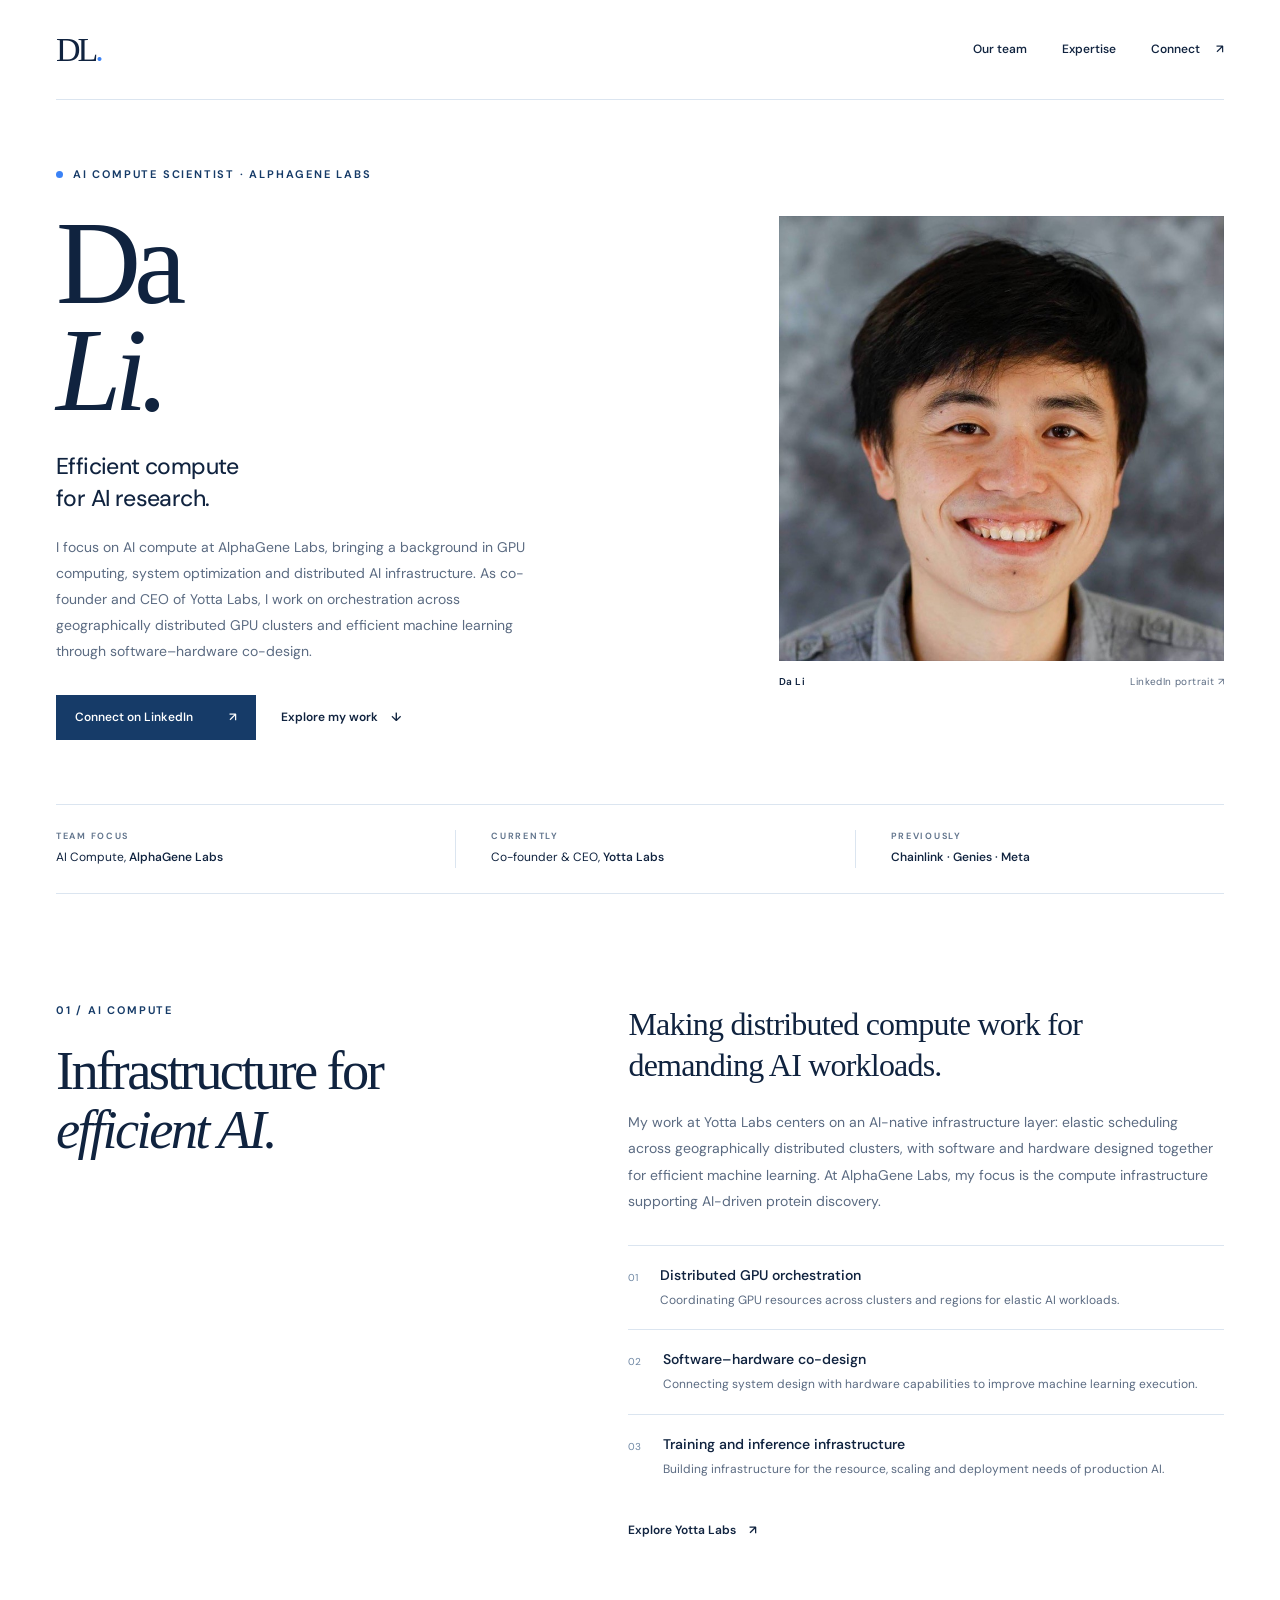
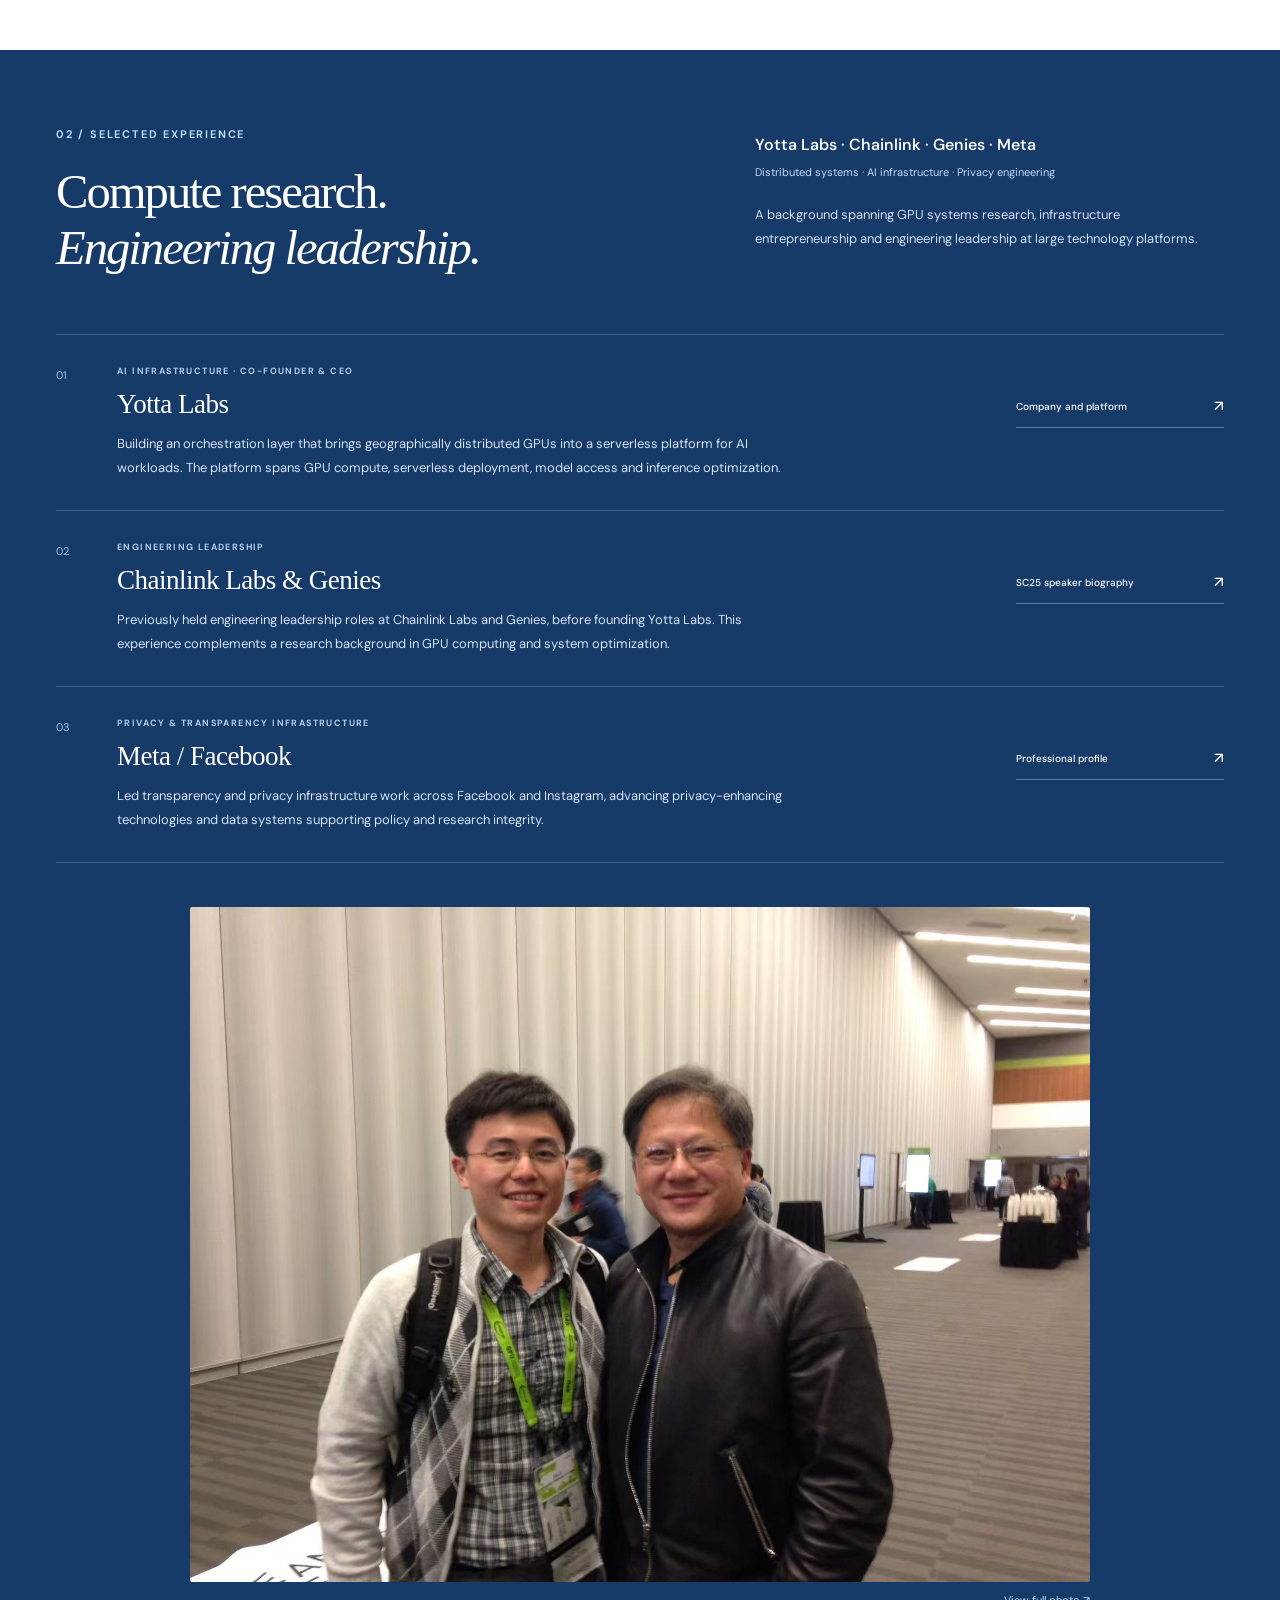
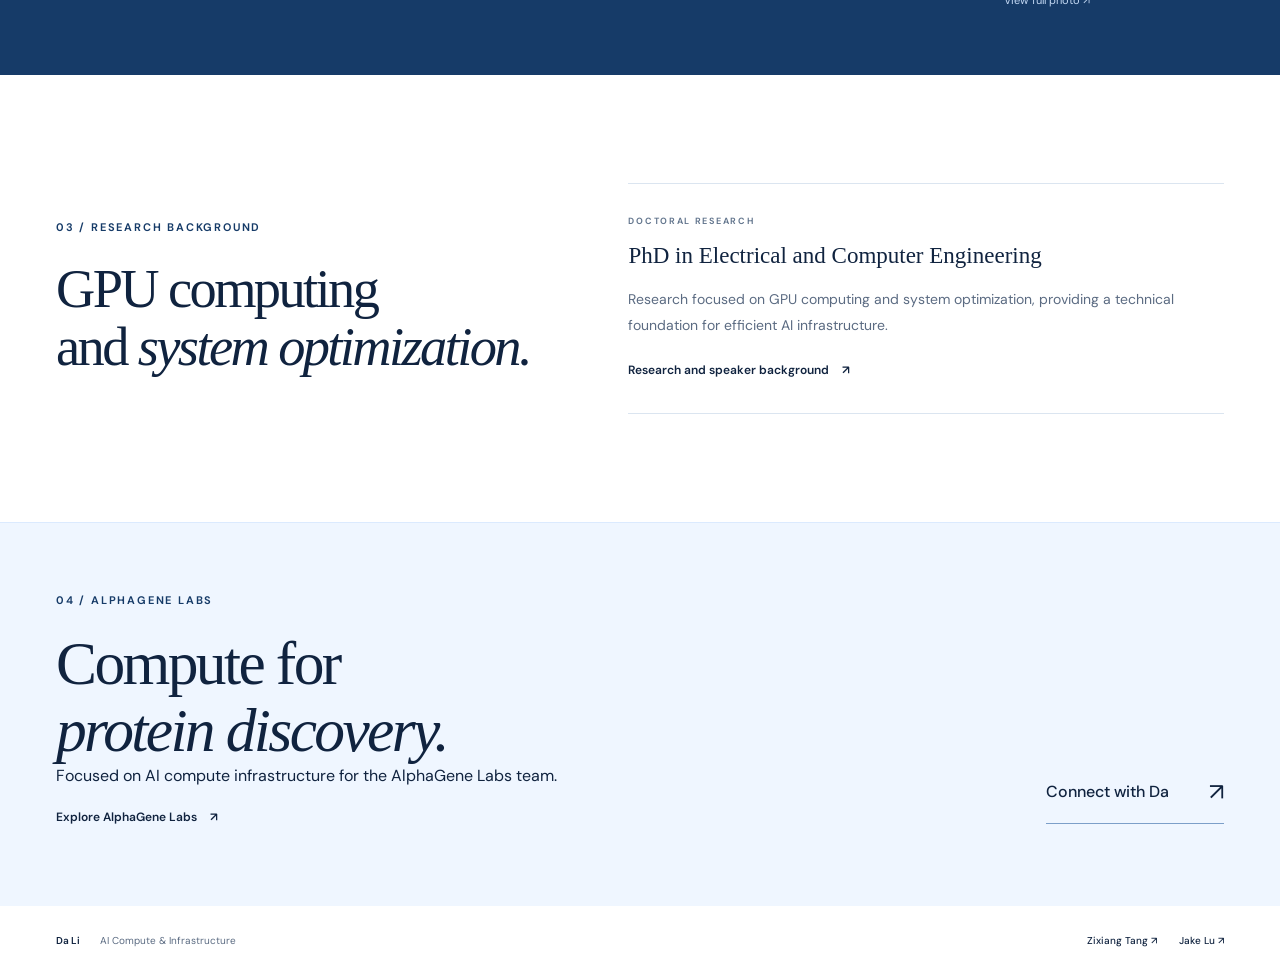
==== commit b789eb0d: "Add provided photograph to Da Li profile gallery" ====
--- a/da-li/index.html
+++ b/da-li/index.html
@@ -15,7 +15,7 @@
   <link rel="canonical" href="https://tangzi12.github.io/zixiang-tang/da-li/">
   <link rel="icon" href="../favicon.svg" type="image/svg+xml">
   <link rel="stylesheet" href="../styles.css?v=bluewhite">
-  <link rel="stylesheet" href="profile.css?v=bluewhite">
+  <link rel="stylesheet" href="profile.css?v=gallery">
   <title>Da Li — AI Compute & Infrastructure</title>
 </head>
 <body>
@@ -69,6 +69,10 @@
           <article class="project-row"><span class="project-number">02</span><div class="project-main"><p class="project-category">Engineering leadership</p><h3>Chainlink Labs &amp; Genies</h3><p>Previously held engineering leadership roles at Chainlink Labs and Genies, before founding Yotta Labs. This experience complements a research background in GPU computing and system optimization.</p></div><a class="project-source" href="https://sc25.conference-program.com/presenter/?uid=616324" target="_blank" rel="noopener noreferrer">SC25 speaker biography <span aria-hidden="true">↗</span></a></article>
           <article class="project-row"><span class="project-number">03</span><div class="project-main"><p class="project-category">Privacy &amp; transparency infrastructure</p><h3>Meta / Facebook</h3><p>Led transparency and privacy infrastructure work across Facebook and Instagram, advancing privacy-enhancing technologies and data systems supporting policy and research integrity.</p></div><a class="project-source" href="https://www.linkedin.com/in/danielbit/" target="_blank" rel="noopener noreferrer">Professional profile <span aria-hidden="true">↗</span></a></article>
         </div>
+        <figure class="profile-photo" id="profile-photo">
+          <a href="../assets/da-li-photo-02.jpg" target="_blank" rel="noopener noreferrer" aria-label="View full photograph"><img src="../assets/da-li-photo-02.jpg" width="1707" height="1280" alt="Two people posing together in an indoor venue" loading="lazy"></a>
+          <figcaption><a href="../assets/da-li-photo-02.jpg" target="_blank" rel="noopener noreferrer">View full photo ↗</a></figcaption>
+        </figure>
       </div>
     </section>
 
--- a/da-li/profile.css
+++ b/da-li/profile.css
@@ -3,3 +3,4 @@
 @media(max-width:800px){.hero{gap:30px;padding-block:48px}.hero h1{font-size:101px}.research-body h3{font-size:21px}.research-body>p:not(.label){font-size:13px}.experience-inner{padding-block:61px 48px}}
 @media(max-width:600px){.hero{gap:33px;padding-block:38px 30px}.hero h1{font-size:105px;margin-block:25px 24px}.hero .eyebrow{font-size:8px;letter-spacing:1px}.hero-statement{font-size:22px}.hero-bio{font-size:13px}.experience-inner{padding-block:48px 40px}.project-main>p:last-child{font-size:12px}.research-body{padding-block:26px}.research-body h3{font-size:23px}.site-footer nav{gap:13px}.contact-inner h2{font-size:49px}}
 @media print{.research-body{padding-block:20px}.research-body h3{font-size:17px}.research-body>p:not(.label){font-size:10px}.hero h1{font-size:70px}}
+.profile-photo{max-width:900px;margin:44px auto 0}.profile-photo img{width:100%;height:auto;display:block;border-radius:2px}.profile-photo figcaption{text-align:right;font-size:11px;margin-top:10px;color:#c4d9f4}.profile-photo figcaption a:hover{text-decoration:underline}
